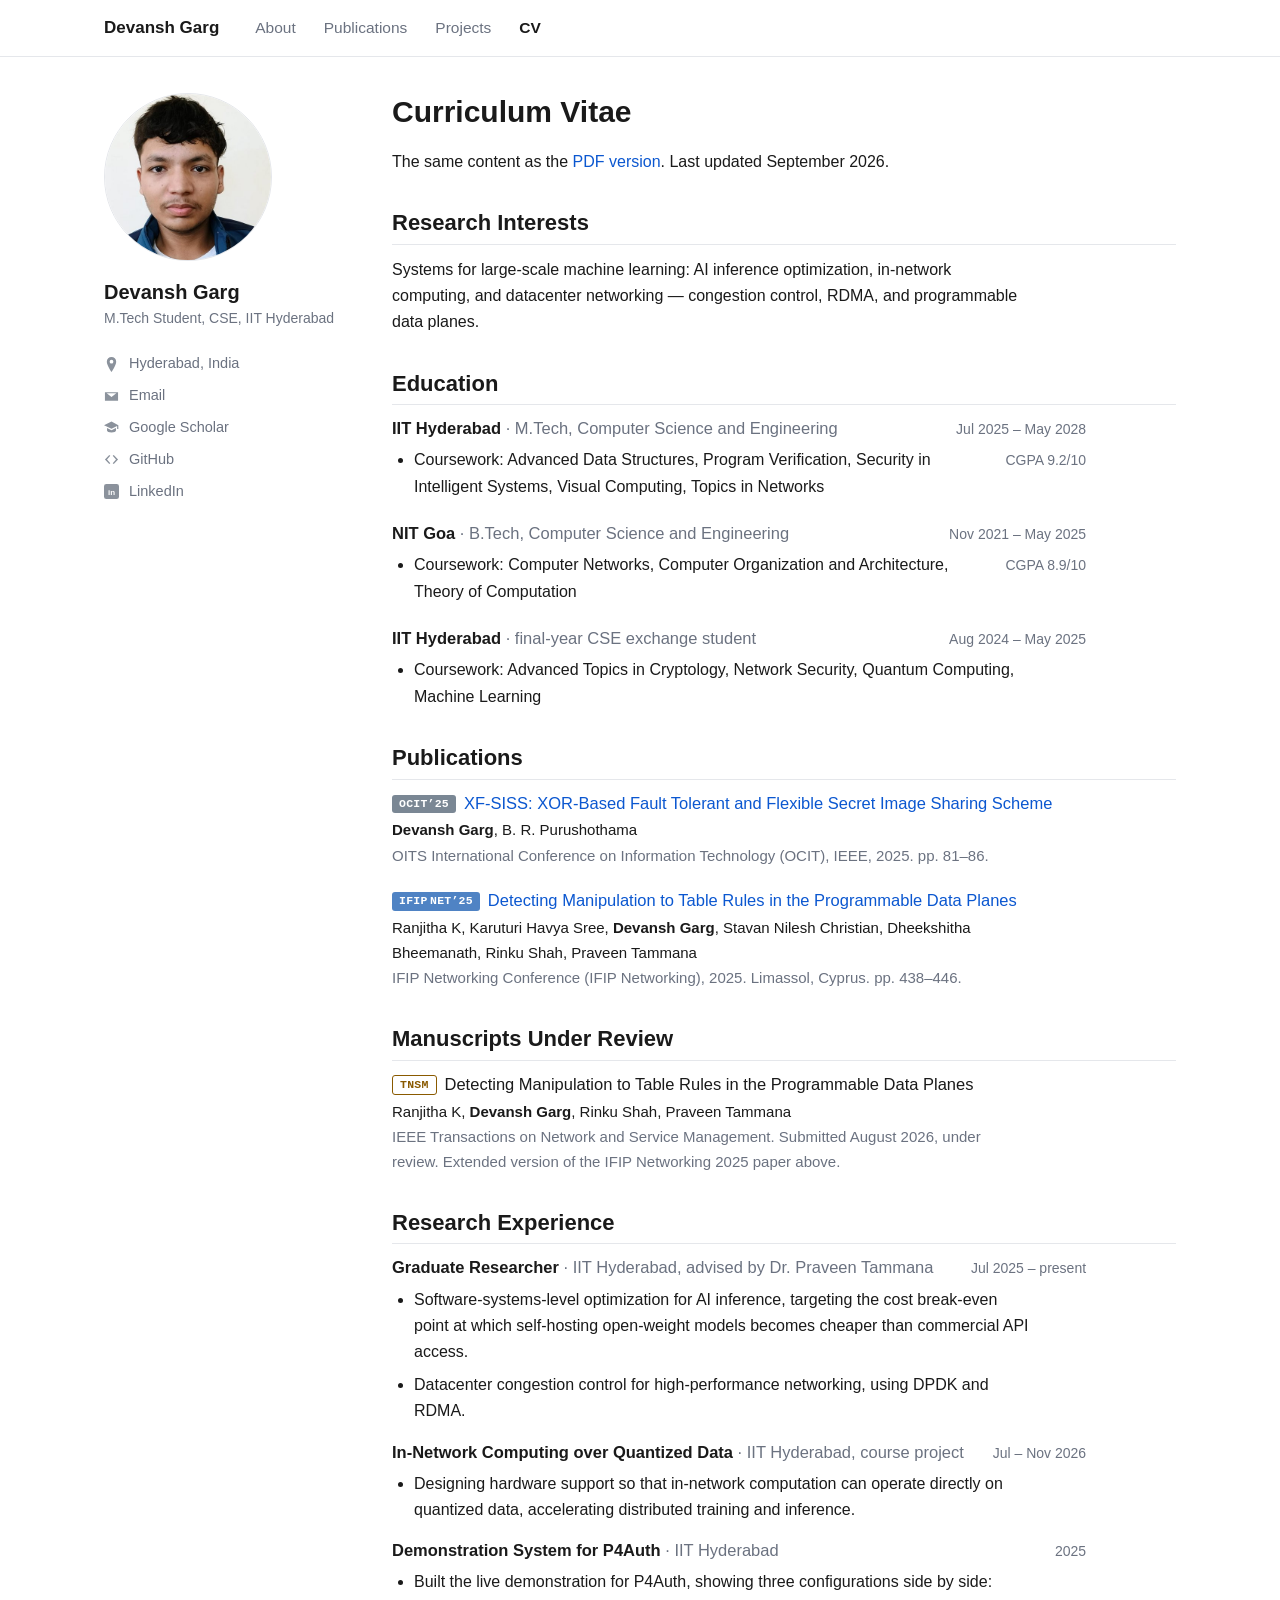
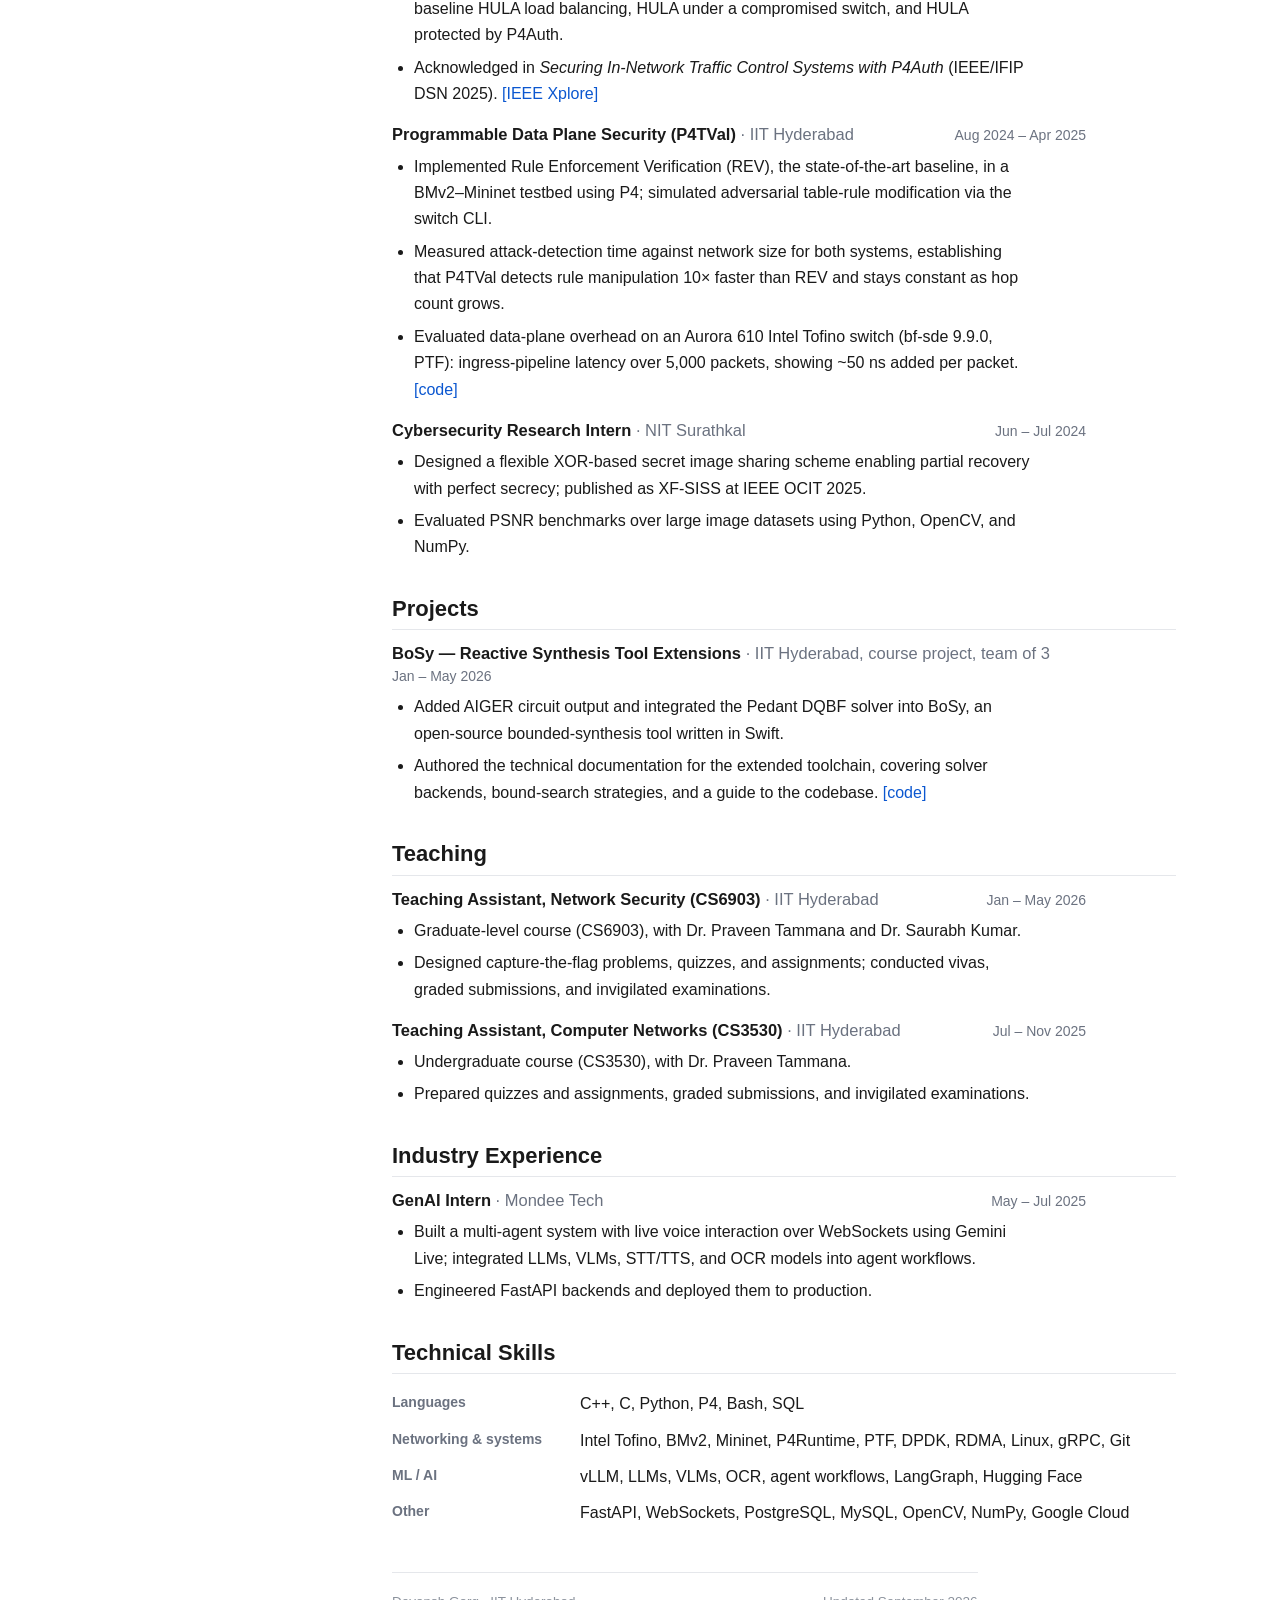
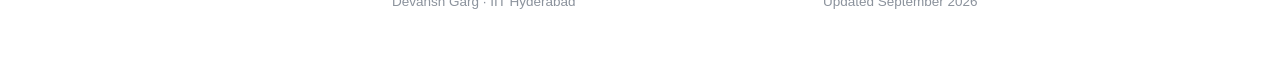
==== cv/index.html @ cb442c2f "Personal research site About, publications with per-paper pages, projects, and CV. Plain HTML and on" ====
<!doctype html>
<html lang="en">
<head>
<meta charset="utf-8">
<meta name="viewport" content="width=device-width, initial-scale=1">
<title>CV — Devansh Garg</title>
<meta name="description" content="Curriculum vitae of Devansh Garg, M.Tech student in Computer Science at IIT Hyderabad.">
<link rel="canonical" href="https://garg-tech.github.io/cv/">
<link rel="icon" href="/assets/favicon.svg" type="image/svg+xml">
<link rel="stylesheet" href="/assets/style.css">
<script data-goatcounter="https://garg-tech.goatcounter.com/count" async src="https://gc.zgo.at/count.js"></script>
</head>
<body>
<a class="skip" href="#main">Skip to content</a>

<div class="topbar">
  <div class="bar-inner">
    <a class="brand" href="/">Devansh Garg</a>
    <nav aria-label="Site">
      <a href="/">About</a>
      <a href="/publications/">Publications</a>
      <a href="/projects/">Projects</a>
      <a href="/cv/" aria-current="page">CV</a>
    </nav>
  </div>
</div>

<div class="page">
  <aside class="side">
    <img class="avatar" src="/assets/img/headshot.jpg" alt="Photo of Devansh Garg" width="168" height="168">
    <h2>Devansh Garg</h2>
    <p class="role">M.Tech Student, CSE, IIT Hyderabad</p>
    <ul>
      <li><svg viewBox="0 0 16 16" aria-hidden="true"><path d="M8 0a5 5 0 0 0-5 5c0 3.6 5 11 5 11s5-7.4 5-11a5 5 0 0 0-5-5Zm0 7a2 2 0 1 1 0-4 2 2 0 0 1 0 4Z"/></svg><span>Hyderabad, India</span></li>
      <li><svg viewBox="0 0 16 16" aria-hidden="true"><path d="M1 3.5h14v9H1v-9Zm1.9 1L8 8.4l5.1-3.9H2.9Z"/></svg><a href="&#109;&#97;&#105;&#108;&#116;&#111;&#58;&#99;&#115;&#50;&#53;&#109;&#116;&#101;&#99;&#104;&#49;&#50;&#48;&#50;&#50;&#64;&#105;&#105;&#116;&#104;&#46;&#97;&#99;&#46;&#105;&#110;">Email</a></li>
      <li><svg viewBox="0 0 16 16" aria-hidden="true"><path d="M8 1.6 0 5.5l8 3.9 6-2.9v3.1h1.3V5.5L8 1.6ZM3.2 8.6v2.6c0 1.2 2.1 2.1 4.8 2.1s4.8-.9 4.8-2.1V8.6L8 11 3.2 8.6Z"/></svg><a href="https://scholar.google.com/citations?user=S8D1MAkAAAAJ" target="_blank" rel="noopener">Google Scholar</a></li>
      <li><svg viewBox="0 0 16 16" aria-hidden="true"><path d="M5.6 3.1 1 8l4.6 4.9 1.1-1L3.2 8l3.5-3.9-1.1-1Zm4.8 0-1.1 1L12.8 8l-3.5 3.9 1.1 1L15 8l-4.6-4.9Z"/></svg><a href="https://github.com/garg-tech" target="_blank" rel="noopener">GitHub</a></li>
      <li><svg viewBox="0 0 16 16" aria-hidden="true"><rect width="16" height="16" rx="2.5"/><text x="8" y="11.6" text-anchor="middle" font-size="8.5" font-weight="700" fill="#fff" font-family="Helvetica,Arial,sans-serif">in</text></svg><a href="https://linkedin.com/in/garg-devansh" target="_blank" rel="noopener">LinkedIn</a></li>
    </ul>
  </aside>

  <main id="main">
    <h1>Curriculum Vitae</h1>

    <p>The same content as the <a href="/assets/Devansh_Garg_CV.pdf" target="_blank" rel="noopener">PDF version</a>. Last updated September 2026.</p>

    <h2>Research Interests</h2>
    <p>Systems for large-scale machine learning: AI inference optimization, in-network computing, and
    datacenter networking — congestion control, RDMA, and programmable data planes.</p>

    <h2>Education</h2>
    <div class="entry">
      <div class="entry-head">
        <h3>IIT Hyderabad <span>· M.Tech, Computer Science and Engineering</span></h3>
        <span class="when">Jul 2025 – May 2028</span>
      </div>
      <div class="entry-sub">
        <ul><li>Coursework: Advanced Data Structures, Program Verification, Security in Intelligent
        Systems, Visual Computing, Topics in Networks</li></ul>
        <span class="when">CGPA 9.2/10</span>
      </div>
    </div>
    <div class="entry">
      <div class="entry-head">
        <h3>NIT Goa <span>· B.Tech, Computer Science and Engineering</span></h3>
        <span class="when">Nov 2021 – May 2025</span>
      </div>
      <div class="entry-sub">
        <ul><li>Coursework: Computer Networks, Computer Organization and Architecture,
        Theory of Computation</li></ul>
        <span class="when">CGPA 8.9/10</span>
      </div>
    </div>
    <div class="entry">
      <div class="entry-head">
        <h3>IIT Hyderabad <span>· final-year CSE exchange student</span></h3>
        <span class="when">Aug 2024 – May 2025</span>
      </div>
      <ul><li>Coursework: Advanced Topics in Cryptology, Network Security, Quantum Computing,
      Machine Learning</li></ul>
    </div>

    <h2>Publications</h2>
    <div class="pub">
      <p class="pub-title"><span class="badge alt">OCIT&rsquo;25</span><a href="/publications/xf-siss/">XF-SISS: XOR-Based Fault Tolerant and Flexible Secret Image Sharing Scheme</a></p>
      <p class="authors"><strong>Devansh Garg</strong>, B. R. Purushothama</p>
      <p class="venue">OITS International Conference on Information Technology (OCIT), IEEE, 2025. pp. 81–86.</p>
    </div>
    <div class="pub">
      <p class="pub-title"><span class="badge">IFIP&#8201;NET&rsquo;25</span><a href="/publications/p4tval/">Detecting Manipulation to Table Rules in the Programmable Data Planes</a></p>
      <p class="authors">Ranjitha K, Karuturi Havya Sree, <strong>Devansh Garg</strong>, Stavan Nilesh Christian, Dheekshitha Bheemanath, Rinku Shah, Praveen Tammana</p>
      <p class="venue">IFIP Networking Conference (IFIP Networking), 2025. Limassol, Cyprus. pp. 438–446.</p>
    </div>

    <h2>Manuscripts Under Review</h2>
    <div class="pub">
      <p class="pub-title"><span class="badge review">TNSM</span>Detecting Manipulation to Table Rules in the Programmable Data Planes</p>
      <p class="authors">Ranjitha K, <strong>Devansh Garg</strong>, Rinku Shah, Praveen Tammana</p>
      <p class="venue">IEEE Transactions on Network and Service Management. Submitted August 2026,
      under review. Extended version of the IFIP Networking 2025 paper above.</p>
    </div>

    <h2>Research Experience</h2>
    <div class="entry">
      <div class="entry-head">
        <h3>Graduate Researcher <span>· IIT Hyderabad, advised by Dr. Praveen Tammana</span></h3>
        <span class="when">Jul 2025 – present</span>
      </div>
      <ul>
        <li>Software-systems-level optimization for AI inference, targeting the cost break-even point
        at which self-hosting open-weight models becomes cheaper than commercial API access.</li>
        <li>Datacenter congestion control for high-performance networking, using DPDK and RDMA.</li>
      </ul>
    </div>
    <div class="entry">
      <div class="entry-head">
        <h3>In-Network Computing over Quantized Data <span>· IIT Hyderabad, course project</span></h3>
        <span class="when">Jul – Nov 2026</span>
      </div>
      <ul>
        <li>Designing hardware support so that in-network computation can operate directly on quantized
        data, accelerating distributed training and inference.</li>
      </ul>
    </div>
    <div class="entry">
      <div class="entry-head">
        <h3>Demonstration System for P4Auth <span>· IIT Hyderabad</span></h3>
        <span class="when">2025</span>
      </div>
      <ul>
        <li>Built the live demonstration for P4Auth, showing three configurations side by side:
        baseline HULA load balancing, HULA under a compromised switch, and HULA protected by P4Auth.</li>
        <li>Acknowledged in <em>Securing In-Network Traffic Control Systems with P4Auth</em>
        (IEEE/IFIP DSN 2025). <a href="https://ieeexplore.ieee.org/document/11068833" target="_blank" rel="noopener">[IEEE Xplore]</a></li>
      </ul>
    </div>
    <div class="entry">
      <div class="entry-head">
        <h3>Programmable Data Plane Security (P4TVal) <span>· IIT Hyderabad</span></h3>
        <span class="when">Aug 2024 – Apr 2025</span>
      </div>
      <ul>
        <li>Implemented Rule Enforcement Verification (REV), the state-of-the-art baseline, in a
        BMv2–Mininet testbed using P4; simulated adversarial table-rule modification via the switch CLI.</li>
        <li>Measured attack-detection time against network size for both systems, establishing that
        P4TVal detects rule manipulation 10× faster than REV and stays constant as hop count grows.</li>
        <li>Evaluated data-plane overhead on an Aurora 610 Intel Tofino switch (bf-sde 9.9.0, PTF):
        ingress-pipeline latency over 5,000 packets, showing ~50 ns added per packet.
        <a href="https://github.com/garg-tech/p4-rev-baseline" target="_blank" rel="noopener">[code]</a></li>
      </ul>
    </div>
    <div class="entry">
      <div class="entry-head">
        <h3>Cybersecurity Research Intern <span>· NIT Surathkal</span></h3>
        <span class="when">Jun – Jul 2024</span>
      </div>
      <ul>
        <li>Designed a flexible XOR-based secret image sharing scheme enabling partial recovery with
        perfect secrecy; published as XF-SISS at IEEE OCIT 2025.</li>
        <li>Evaluated PSNR benchmarks over large image datasets using Python, OpenCV, and NumPy.</li>
      </ul>
    </div>

    <h2>Projects</h2>
    <div class="entry">
      <div class="entry-head">
        <h3>BoSy — Reactive Synthesis Tool Extensions <span>· IIT Hyderabad, course project, team of 3</span></h3>
        <span class="when">Jan – May 2026</span>
      </div>
      <ul>
        <li>Added AIGER circuit output and integrated the Pedant DQBF solver into BoSy, an open-source
        bounded-synthesis tool written in Swift.</li>
        <li>Authored the technical documentation for the extended toolchain, covering solver backends,
        bound-search strategies, and a guide to the codebase.
        <a href="https://github.com/garg-tech/BoSy-Project" target="_blank" rel="noopener">[code]</a></li>
      </ul>
    </div>

    <h2>Teaching</h2>
    <div class="entry">
      <div class="entry-head">
        <h3>Teaching Assistant, Network Security (CS6903) <span>· IIT Hyderabad</span></h3>
        <span class="when">Jan – May 2026</span>
      </div>
      <ul>
        <li>Graduate-level course (CS6903), with Dr. Praveen Tammana and Dr. Saurabh Kumar.</li>
        <li>Designed capture-the-flag problems, quizzes, and assignments; conducted vivas, graded
        submissions, and invigilated examinations.</li>
      </ul>
    </div>
    <div class="entry">
      <div class="entry-head">
        <h3>Teaching Assistant, Computer Networks (CS3530) <span>· IIT Hyderabad</span></h3>
        <span class="when">Jul – Nov 2025</span>
      </div>
      <ul>
        <li>Undergraduate course (CS3530), with Dr. Praveen Tammana.</li>
        <li>Prepared quizzes and assignments, graded submissions, and invigilated examinations.</li>
      </ul>
    </div>

    <h2>Industry Experience</h2>
    <div class="entry">
      <div class="entry-head">
        <h3>GenAI Intern <span>· Mondee Tech</span></h3>
        <span class="when">May – Jul 2025</span>
      </div>
      <ul>
        <li>Built a multi-agent system with live voice interaction over WebSockets using Gemini Live;
        integrated LLMs, VLMs, STT/TTS, and OCR models into agent workflows.</li>
        <li>Engineered FastAPI backends and deployed them to production.</li>
      </ul>
    </div>

    <h2>Technical Skills</h2>
    <dl class="skills">
      <div><dt>Languages</dt><dd>C++, C, Python, P4, Bash, SQL</dd></div>
      <div><dt>Networking &amp; systems</dt><dd>Intel Tofino, BMv2, Mininet, P4Runtime, PTF, DPDK, RDMA, Linux, gRPC, Git</dd></div>
      <div><dt>ML / AI</dt><dd>vLLM, LLMs, VLMs, OCR, agent workflows, LangGraph, Hugging Face</dd></div>
      <div><dt>Other</dt><dd>FastAPI, WebSockets, PostgreSQL, MySQL, OpenCV, NumPy, Google Cloud</dd></div>
    </dl>

    <div class="footer">
      <span>Devansh Garg · IIT Hyderabad</span>
      <span>Updated September 2026</span>
    </div>
  </main>
</div>
</body>
</html>
---- assets/style.css ----
/* Devansh Garg — personal research site. Light only, system sans, sidebar + content. */

:root {
  color-scheme: light;
  --bg: #ffffff;
  --ink: #1a1a1a;
  --mute: #6b7280;
  --faint: #8b929c;
  --rule: #e5e7eb;
  --link: #0b57d0;
  --link-hover: #093f97;
  --badge: #4f83c4;
  --badge-alt: #7a8794;
  --amber: #8a5a00;
  --sans: -apple-system, BlinkMacSystemFont, "Segoe UI", Roboto, "Helvetica Neue", Arial, "Noto Sans", sans-serif;
  --mono: ui-monospace, SFMono-Regular, Menlo, Consolas, "Liberation Mono", monospace;
}

*, *::before, *::after { box-sizing: border-box; }

html { -webkit-text-size-adjust: 100%; }

body {
  margin: 0;
  background: var(--bg);
  color: var(--ink);
  font-family: var(--sans);
  font-size: 16px;
  line-height: 1.65;
  -webkit-font-smoothing: antialiased;
}

img { max-width: 100%; display: block; }

a { color: var(--link); text-decoration: none; }
a:hover { color: var(--link-hover); text-decoration: underline; }
a:focus-visible { outline: 2px solid var(--link); outline-offset: 2px; border-radius: 2px; }

.skip { position: absolute; left: -9999px; top: 0; background: #fff; color: var(--ink); padding: 8px 12px; border: 1px solid var(--rule); }
.skip:focus { left: 12px; top: 12px; z-index: 20; }

/* ---------- top bar ---------- */

.topbar { border-bottom: 1px solid var(--rule); background: var(--bg); }
.bar-inner {
  max-width: 1120px;
  margin: 0 auto;
  padding: 14px 24px;
  display: flex;
  align-items: baseline;
  flex-wrap: wrap;
  gap: 8px 36px;
}
.brand { font-size: 17px; font-weight: 700; color: var(--ink); }
.brand:hover { color: var(--ink); text-decoration: none; }
.topbar nav { display: flex; flex-wrap: wrap; gap: 8px 28px; }
.topbar nav a { color: var(--mute); font-size: 15.5px; }
.topbar nav a:hover { color: var(--link); text-decoration: none; }
.topbar nav a[aria-current="page"] { color: var(--ink); font-weight: 600; }

/* ---------- page shell ---------- */

.page {
  max-width: 1120px;
  margin: 0 auto;
  padding: 36px 24px 64px;
  display: grid;
  grid-template-columns: 1fr;
  gap: 32px;
}
@media (min-width: 880px) {
  .page { grid-template-columns: 232px 1fr; gap: 56px; }
}

/* ---------- sidebar ---------- */

.side { align-self: start; }
@media (min-width: 880px) { .side { position: sticky; top: 28px; } }

.side .avatar {
  width: 168px; height: 168px;
  border-radius: 50%;
  object-fit: cover;
  border: 1px solid var(--rule);
}
.side h2 { margin: 18px 0 2px; font-size: 20px; font-weight: 700; line-height: 1.3; }
.side .role { margin: 0; font-size: 14px; color: var(--mute); }

.side ul { list-style: none; margin: 18px 0 0; padding: 0; }
.side li { display: flex; align-items: center; gap: 10px; padding: 4px 0; font-size: 14.5px; color: var(--mute); }
.side li svg { width: 15px; height: 15px; flex: 0 0 15px; fill: var(--faint); }
.side li a { color: var(--mute); }
.side li a:hover { color: var(--link); text-decoration: none; }

@media (max-width: 879px) {
  .side { display: grid; grid-template-columns: auto 1fr; gap: 4px 20px; align-items: start; }
  .side .avatar { width: 108px; height: 108px; grid-row: span 3; }
  .side h2 { margin-top: 0; }
  .side ul { margin-top: 8px; }
}

/* ---------- main content ---------- */

main { min-width: 0; }
main h1 { margin: 0 0 18px; font-size: 30px; font-weight: 700; line-height: 1.25; }
main h2 {
  margin: 34px 0 12px;
  font-size: 22px;
  font-weight: 700;
  line-height: 1.3;
  padding-bottom: 6px;
  border-bottom: 1px solid var(--rule);
}
main h3 { margin: 22px 0 6px; font-size: 17px; font-weight: 600; line-height: 1.4; }
main p { margin: 0 0 14px; max-width: 72ch; }
main ul { margin: 0 0 14px; padding-left: 22px; max-width: 72ch; }
main li { margin-bottom: 6px; }
main > :first-child { margin-top: 0; }

.lead { color: var(--mute); }
.muted { color: var(--mute); }
.small { font-size: 14px; }

.seeking {
  margin: 0 0 18px;
  padding: 10px 14px;
  border-left: 3px solid var(--badge);
  background: #f4f8fc;
  font-size: 15px;
  max-width: 72ch;
}

/* ---------- publications ---------- */

.year { margin: 28px 0 10px; font-size: 16px; font-weight: 700; }
.pub { margin-bottom: 20px; max-width: 78ch; }
.pub-title { margin: 0; font-size: 16.5px; font-weight: 400; line-height: 1.45; }
.badge {
  display: inline-block;
  margin-right: 8px;
  padding: 1px 7px;
  border-radius: 3px;
  background: var(--badge);
  color: #fff;
  font-family: var(--mono);
  font-size: 11.5px;
  font-weight: 600;
  letter-spacing: 0.02em;
  vertical-align: 2px;
  white-space: nowrap;
}
.badge.alt { background: var(--badge-alt); }
.badge.review { background: #fff; color: var(--amber); border: 1px solid var(--amber); }
.pub .authors { margin: 3px 0 0; font-size: 15px; }
.pub .authors strong { font-weight: 700; color: var(--ink); white-space: nowrap; }
.pub .venue { margin: 1px 0 0; font-size: 15px; color: var(--mute); }
.pub .links { margin: 3px 0 0; font-size: 14px; }
.links a { margin-right: 20px; }
.links a:last-child { margin-right: 0; }

/* ---------- projects ---------- */

.proj { padding-bottom: 18px; margin-bottom: 18px; border-bottom: 1px solid var(--rule); max-width: 78ch; }
.proj:last-child { border-bottom: 0; }
.proj h3 { margin-top: 0; }
.proj .meta { margin: 2px 0 8px; font-size: 14px; color: var(--mute); }
.proj .tags { margin: 8px 0 0; font-size: 13.5px; color: var(--faint); }
.proj .links { font-size: 14px; margin: 8px 0 0; }
.proj .links a { margin-right: 14px; }

/* ---------- cv ---------- */

.entry { margin-bottom: 16px; max-width: 78ch; }
.entry-head { display: flex; flex-wrap: wrap; justify-content: space-between; gap: 0 18px; align-items: baseline; }
.entry-head h3 { margin: 0; font-size: 16.5px; font-weight: 600; }
.entry-head h3 span { font-weight: 400; color: var(--mute); }
.when { font-size: 14px; color: var(--mute); white-space: nowrap; }
.entry ul { margin: 6px 0 0; }
.entry p { margin: 4px 0 0; }
.entry-sub { display: flex; justify-content: space-between; align-items: baseline; gap: 0 18px; }
.entry-sub ul { flex: 1; }
.entry-sub .when { padding-top: 6px; }

dl.skills { margin: 0; }
dl.skills > div { display: grid; grid-template-columns: 1fr; gap: 0 18px; padding: 5px 0; }
dl.skills dt { font-size: 14px; color: var(--mute); font-weight: 600; }
dl.skills dd { margin: 0; }
@media (min-width: 620px) { dl.skills > div { grid-template-columns: 170px 1fr; } }

/* ---------- misc ---------- */

pre {
  margin: 0 0 14px;
  padding: 12px 14px;
  background: #f8f9fa;
  border: 1px solid var(--rule);
  border-radius: 3px;
  font-family: var(--mono);
  font-size: 13px;
  line-height: 1.55;
  overflow-x: auto;
  max-width: 78ch;
}
.notice {
  font-size: 13.5px;
  line-height: 1.6;
  color: var(--mute);
  padding: 12px 14px;
  border: 1px solid var(--rule);
  border-radius: 3px;
  background: #fafbfc;
  max-width: 78ch;
}
.footer {
  border-top: 1px solid var(--rule);
  margin-top: 40px;
  padding-top: 18px;
  font-size: 13.5px;
  color: var(--faint);
  display: flex;
  flex-wrap: wrap;
  justify-content: space-between;
  gap: 6px 24px;
  max-width: 78ch;
}

@media (prefers-reduced-motion: reduce) { * { transition: none !important; animation: none !important; } }

@media print {
  .topbar nav, .skip, .footer, .side ul { display: none; }
  a { color: #000; }
}
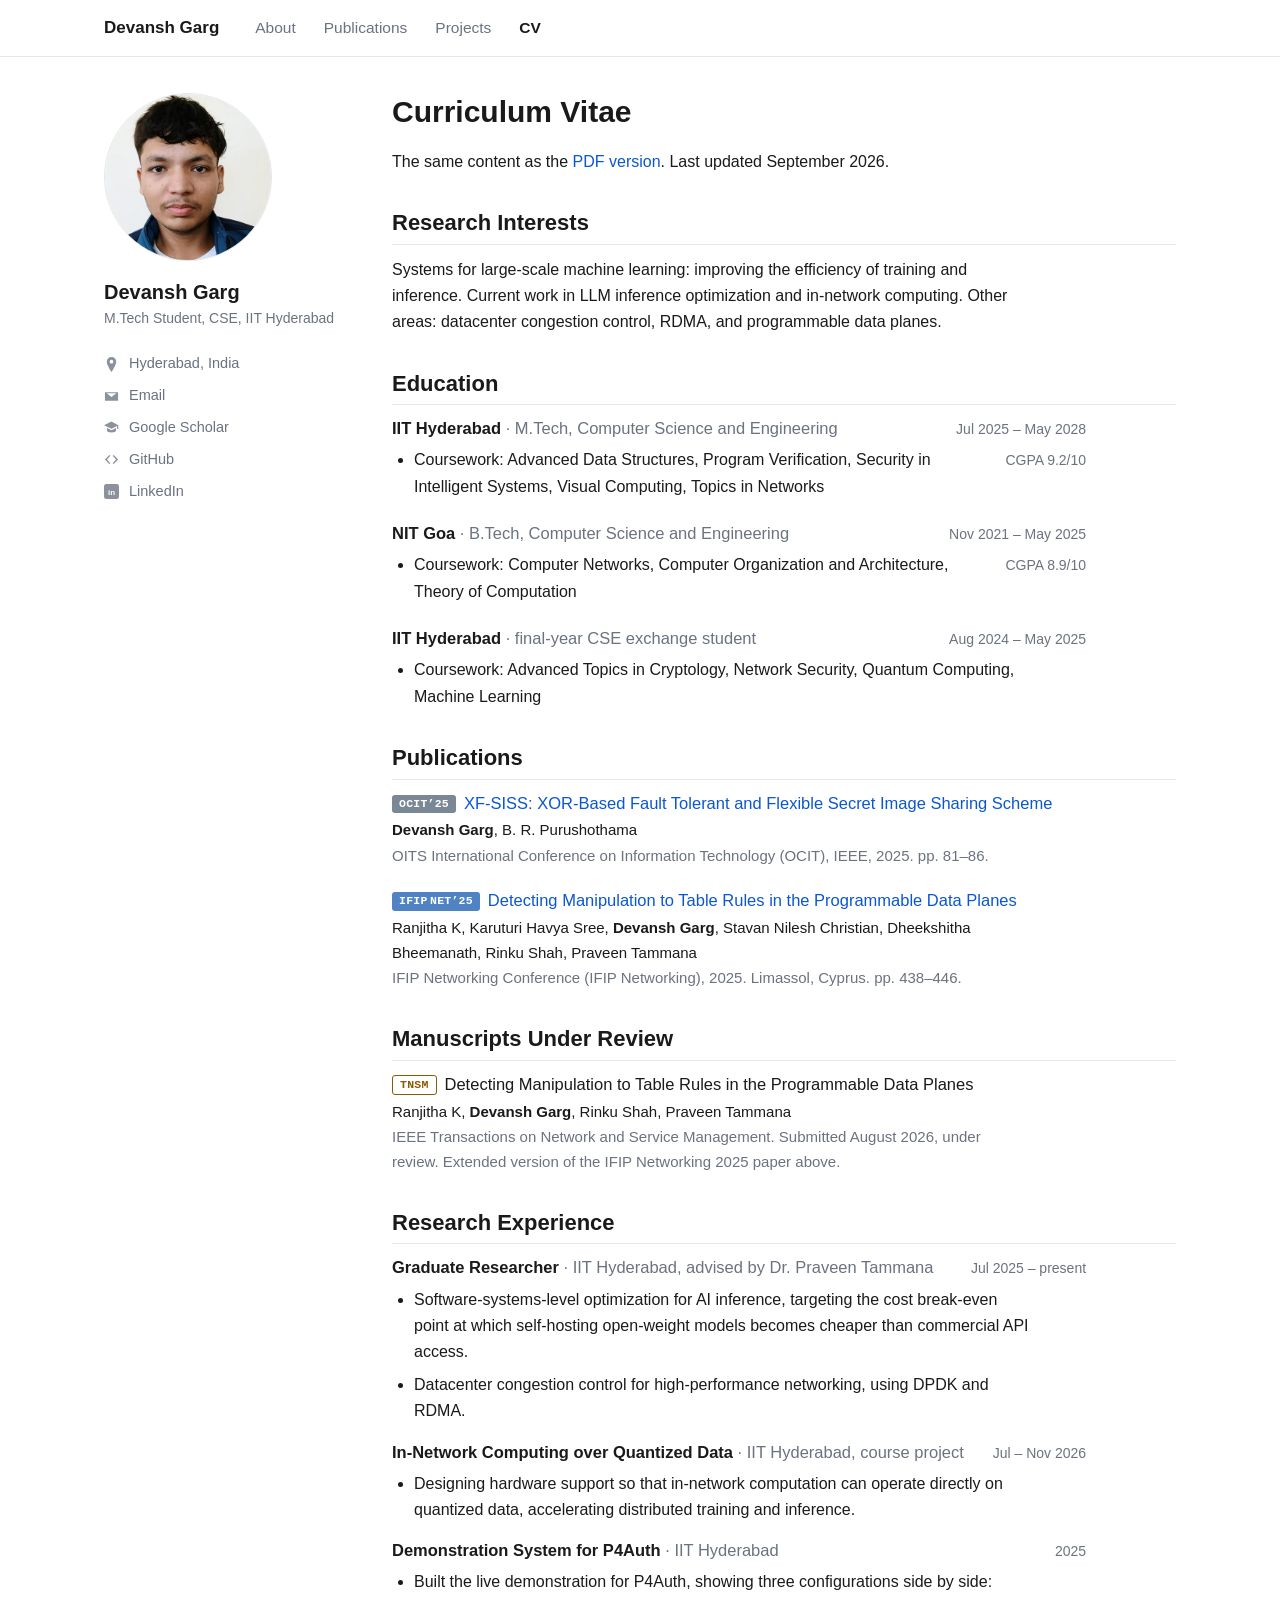
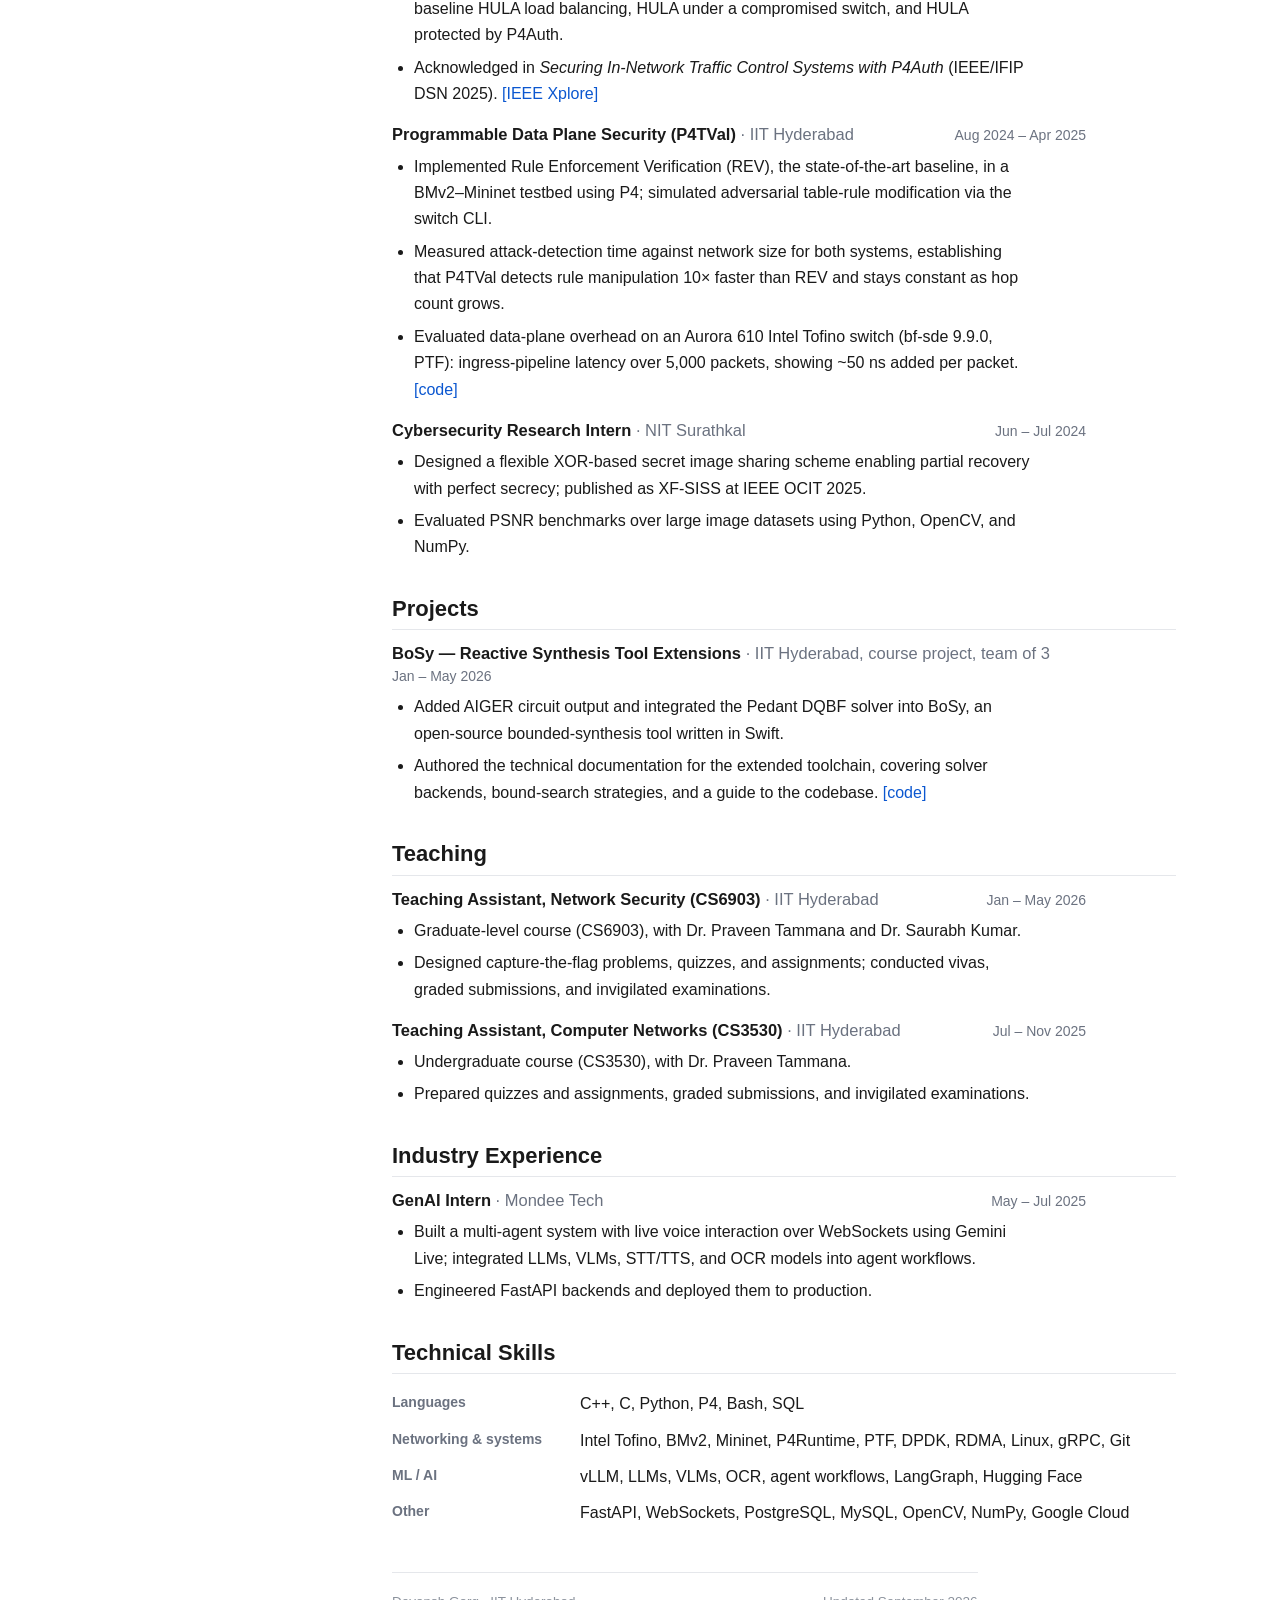
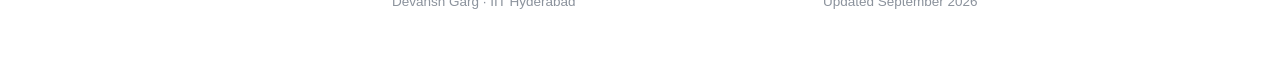
==== commit f8bb0714: "Widen research interests to training and inference Research interests now lead with improving the ef" ====
--- a/cv/index.html
+++ b/cv/index.html
@@ -45,8 +45,9 @@
     <p>The same content as the <a href="/assets/Devansh_Garg_CV.pdf" target="_blank" rel="noopener">PDF version</a>. Last updated September 2026.</p>
 
     <h2>Research Interests</h2>
-    <p>Systems for large-scale machine learning: AI inference optimization, in-network computing, and
-    datacenter networking — congestion control, RDMA, and programmable data planes.</p>
+    <p>Systems for large-scale machine learning: improving the efficiency of training and inference.
+    Current work in LLM inference optimization and in-network computing. Other areas: datacenter
+    congestion control, RDMA, and programmable data planes.</p>
 
     <h2>Education</h2>
     <div class="entry">
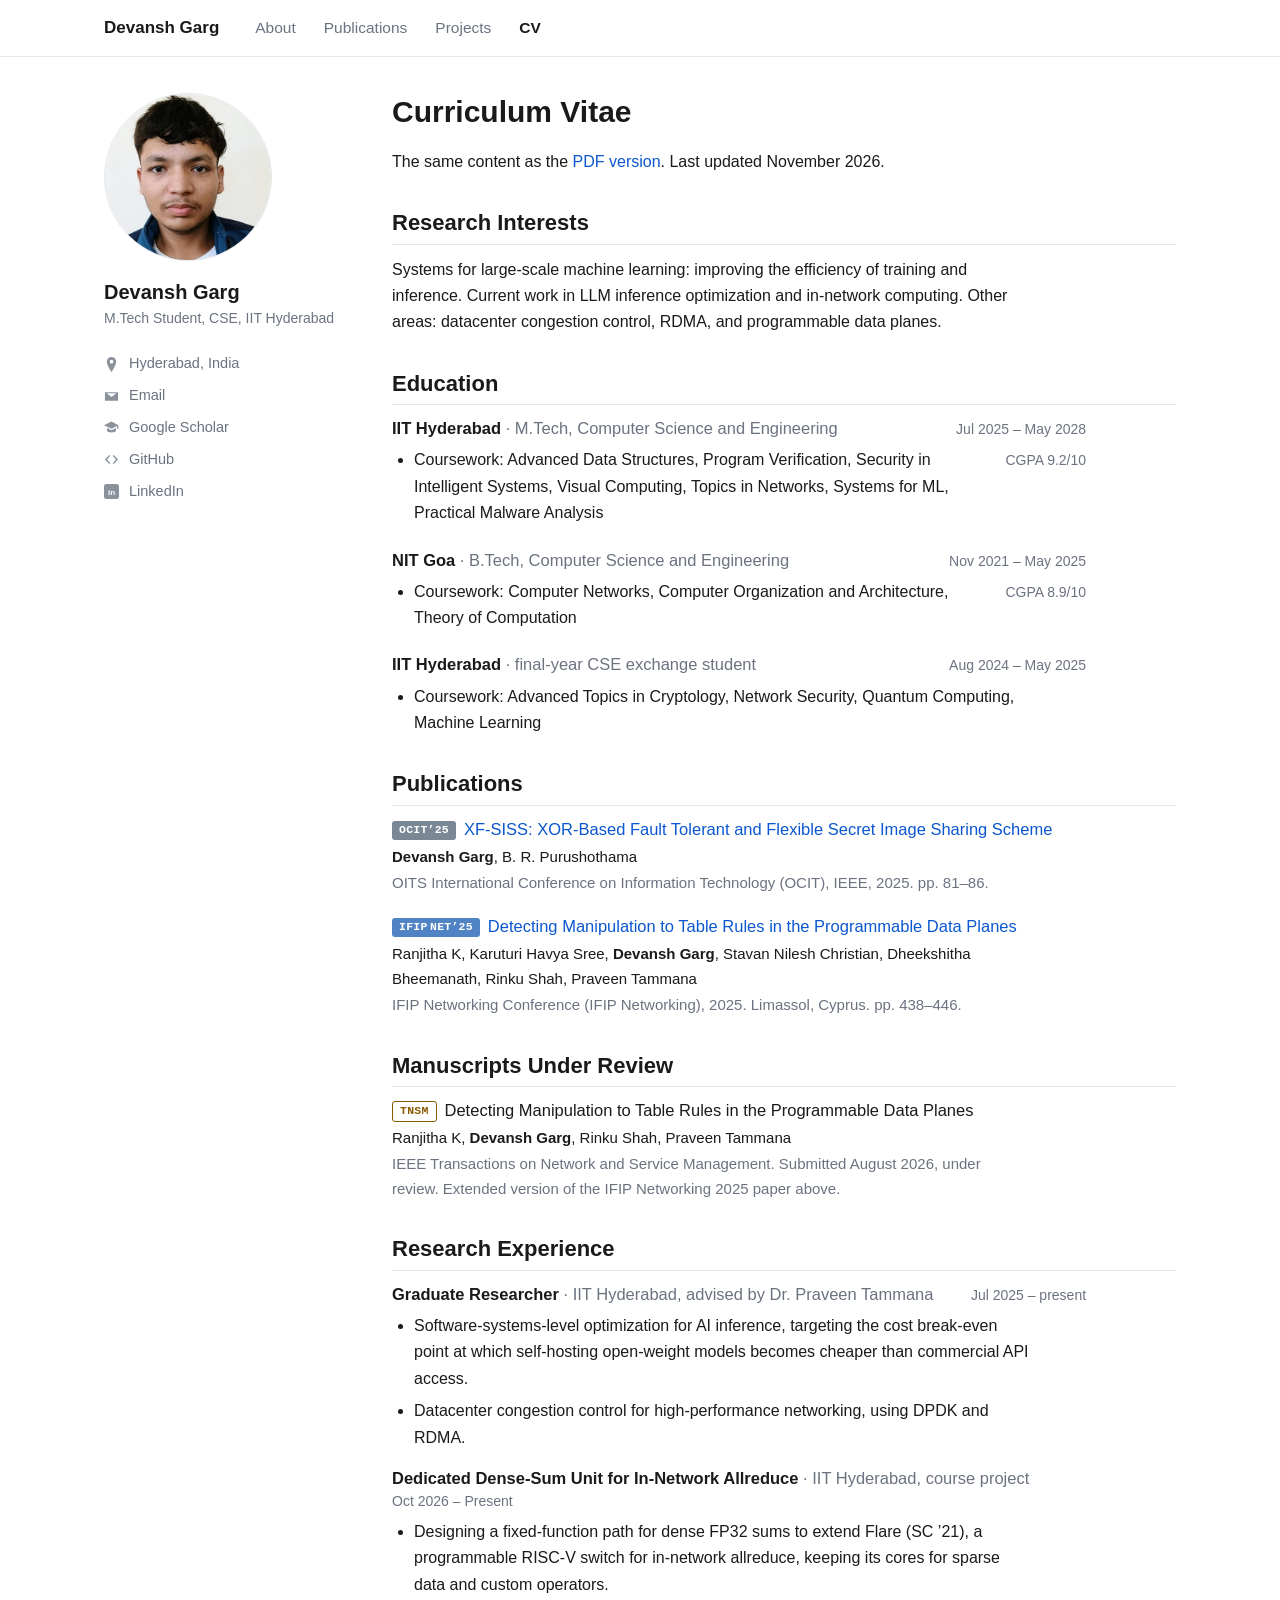
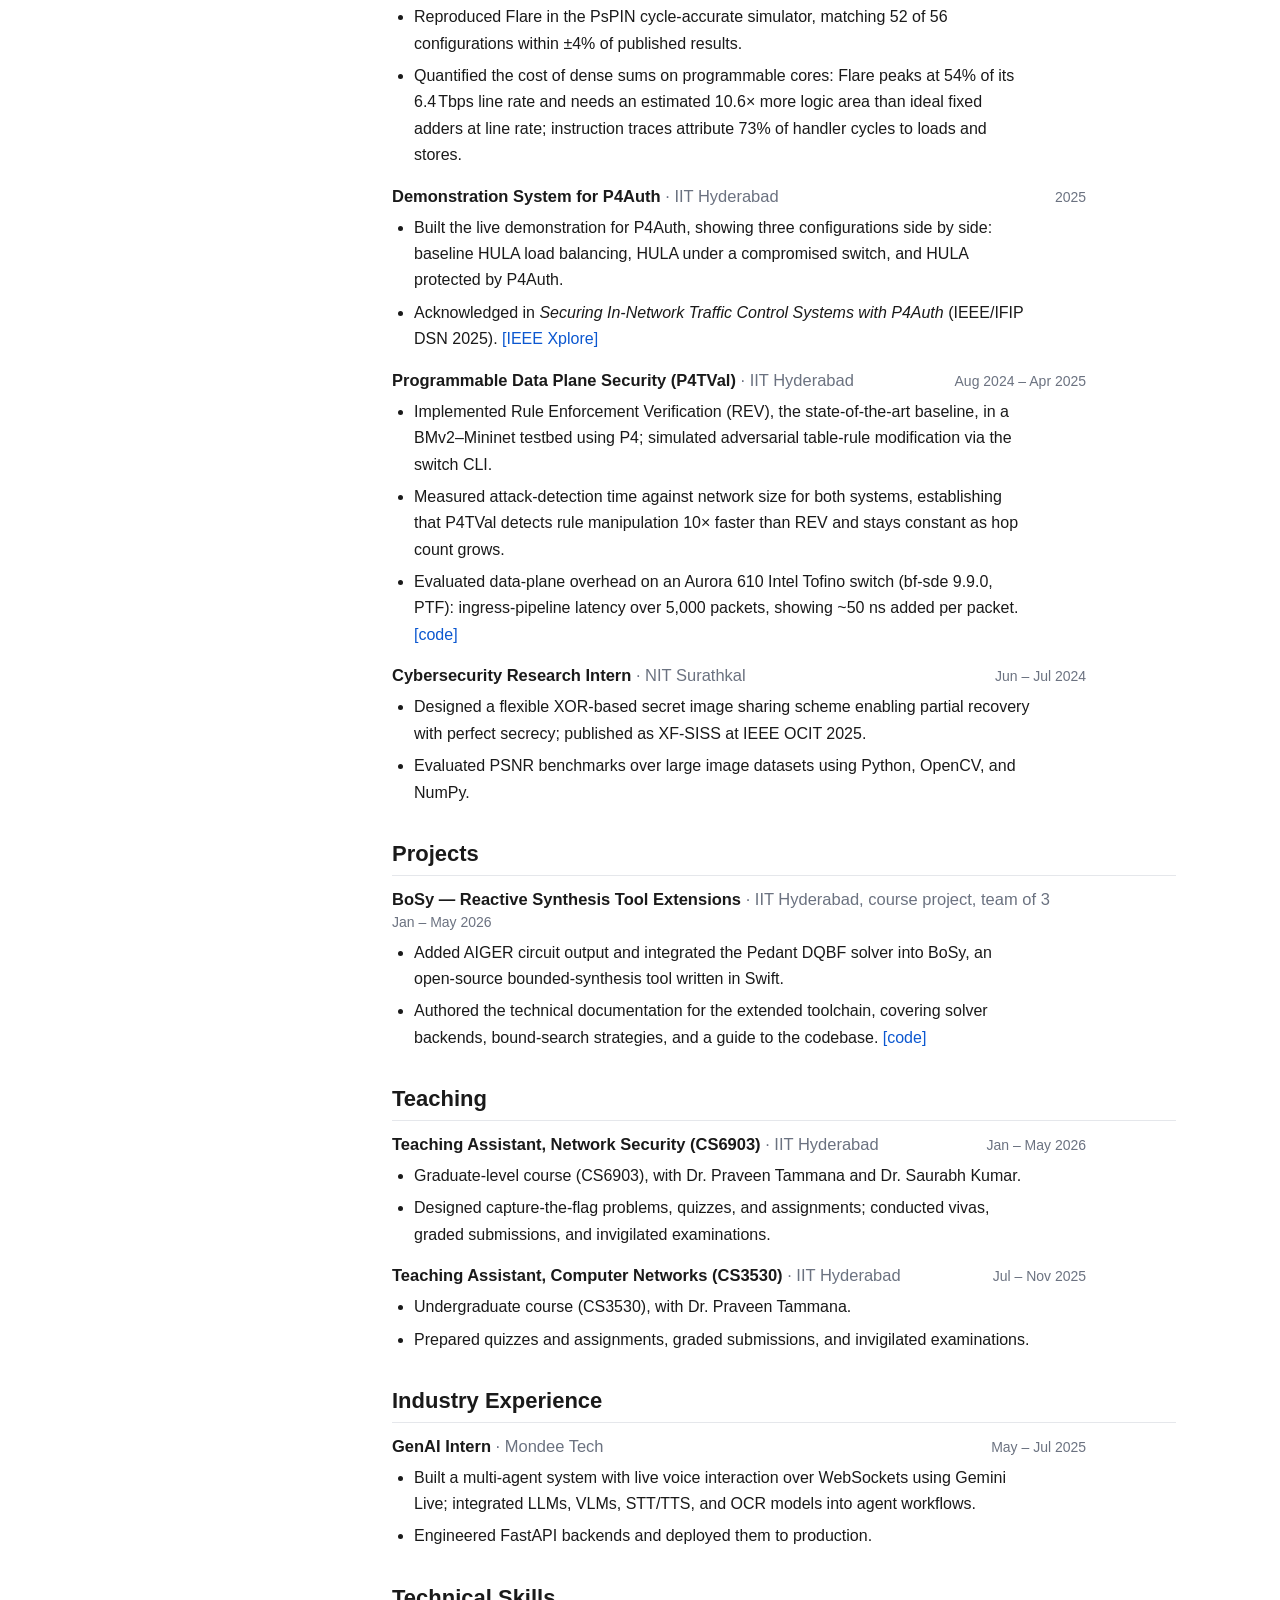
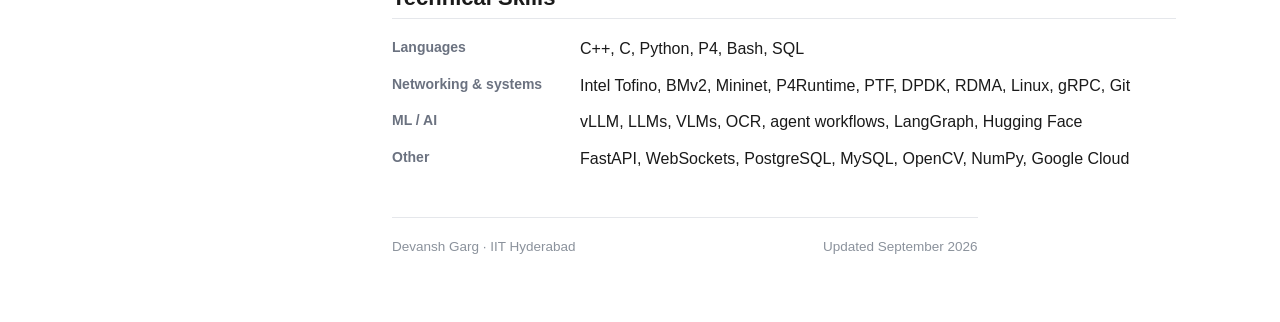
==== commit 94cc79cb: "Updated course project" ====
--- a/cv/index.html
+++ b/cv/index.html
@@ -42,7 +42,7 @@
   <main id="main">
     <h1>Curriculum Vitae</h1>
 
-    <p>The same content as the <a href="/assets/Devansh_Garg_CV.pdf" target="_blank" rel="noopener">PDF version</a>. Last updated September 2026.</p>
+    <p>The same content as the <a href="/assets/Devansh_Garg_CV.pdf" target="_blank" rel="noopener">PDF version</a>. Last updated November 2026.</p>
 
     <h2>Research Interests</h2>
     <p>Systems for large-scale machine learning: improving the efficiency of training and inference.
@@ -57,7 +57,8 @@
       </div>
       <div class="entry-sub">
         <ul><li>Coursework: Advanced Data Structures, Program Verification, Security in Intelligent
-        Systems, Visual Computing, Topics in Networks</li></ul>
+        Systems, Visual Computing, Topics in Networks, Systems for ML, Practical Malware
+        Analysis</li></ul>
         <span class="when">CGPA 9.2/10</span>
       </div>
     </div>
@@ -115,12 +116,17 @@
     </div>
     <div class="entry">
       <div class="entry-head">
-        <h3>In-Network Computing over Quantized Data <span>· IIT Hyderabad, course project</span></h3>
-        <span class="when">Jul – Nov 2026</span>
-      </div>
-      <ul>
-        <li>Designing hardware support so that in-network computation can operate directly on quantized
-        data, accelerating distributed training and inference.</li>
+        <h3>Dedicated Dense-Sum Unit for In-Network Allreduce <span>· IIT Hyderabad, course project</span></h3>
+        <span class="when">Oct 2026 – Present</span>
+      </div>
+      <ul>
+        <li>Designing a fixed-function path for dense FP32 sums to extend Flare (SC ’21), a programmable
+        RISC-V switch for in-network allreduce, keeping its cores for sparse data and custom operators.</li>
+        <li>Reproduced Flare in the PsPIN cycle-accurate simulator, matching 52 of 56 configurations
+        within ±4% of published results.</li>
+        <li>Quantified the cost of dense sums on programmable cores: Flare peaks at 54% of its
+        6.4 Tbps line rate and needs an estimated 10.6× more logic area than ideal fixed adders at line
+        rate; instruction traces attribute 73% of handler cycles to loads and stores.</li>
       </ul>
     </div>
     <div class="entry">
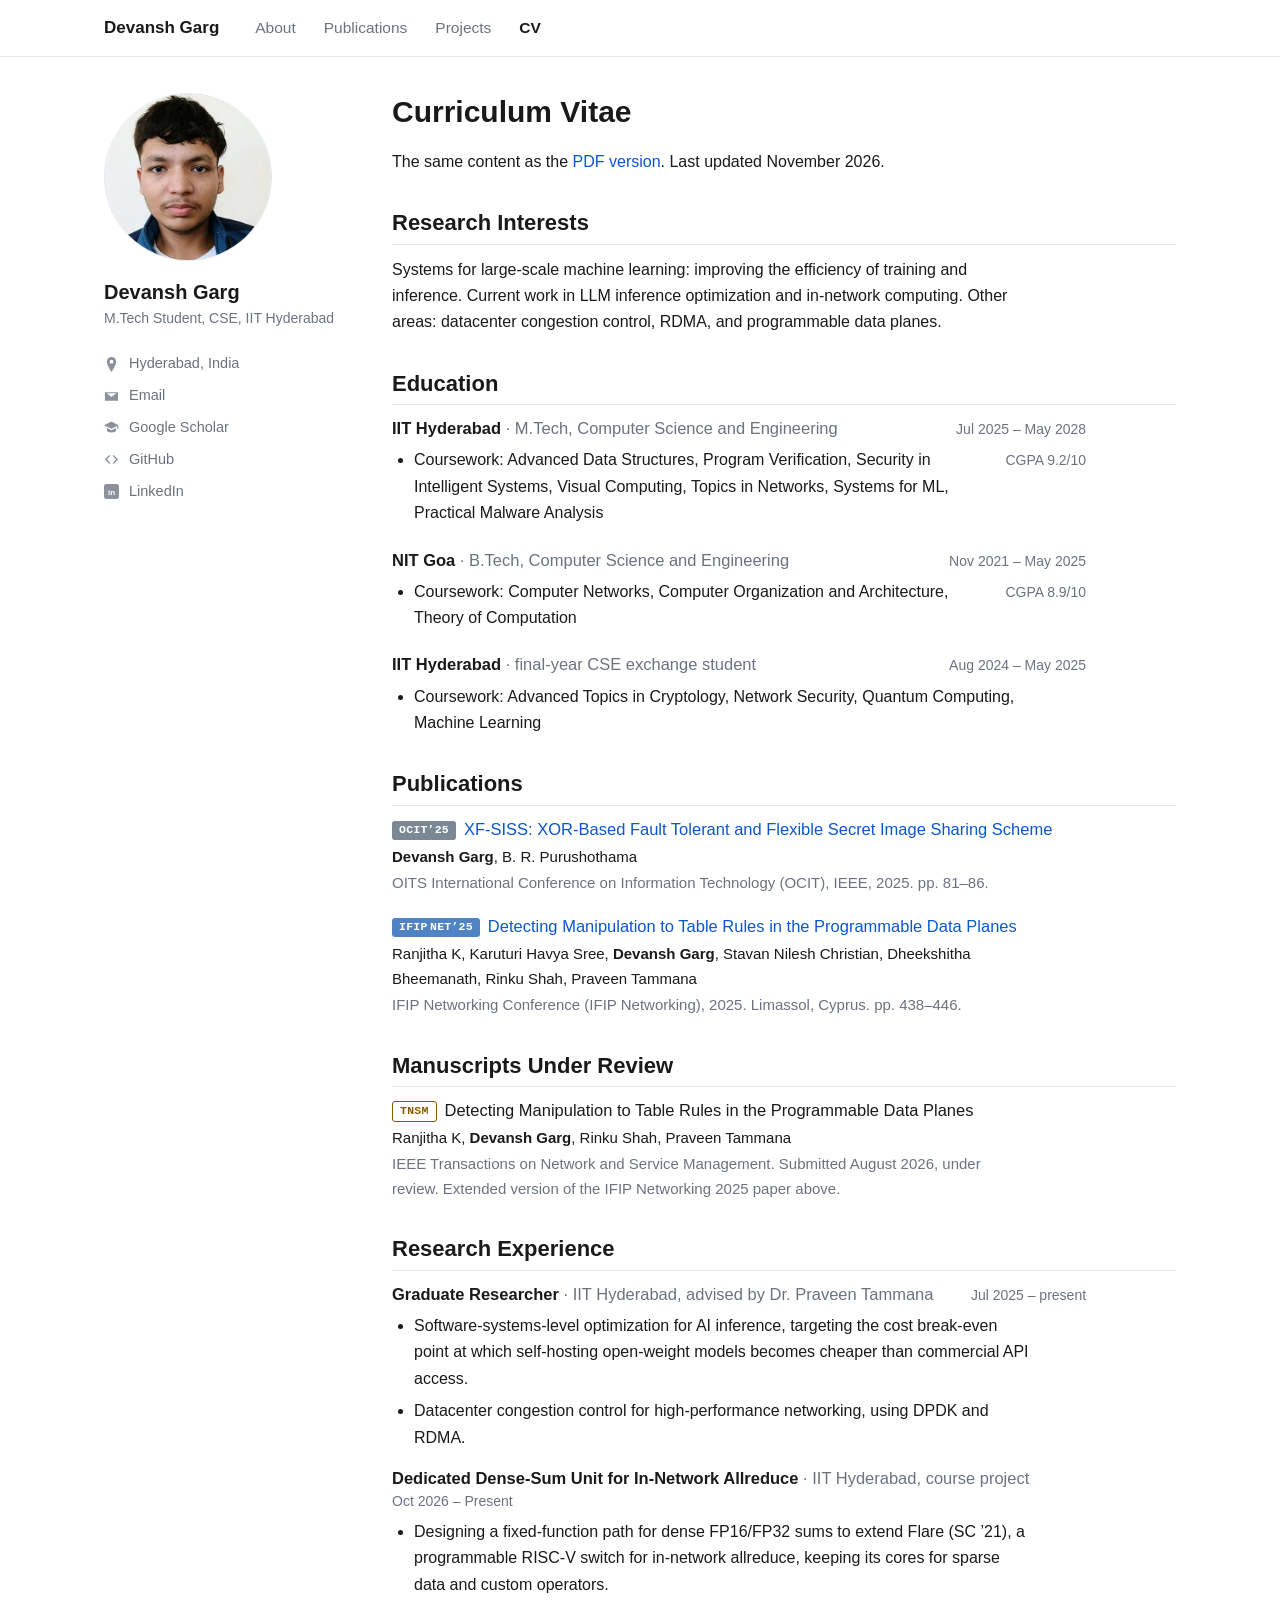
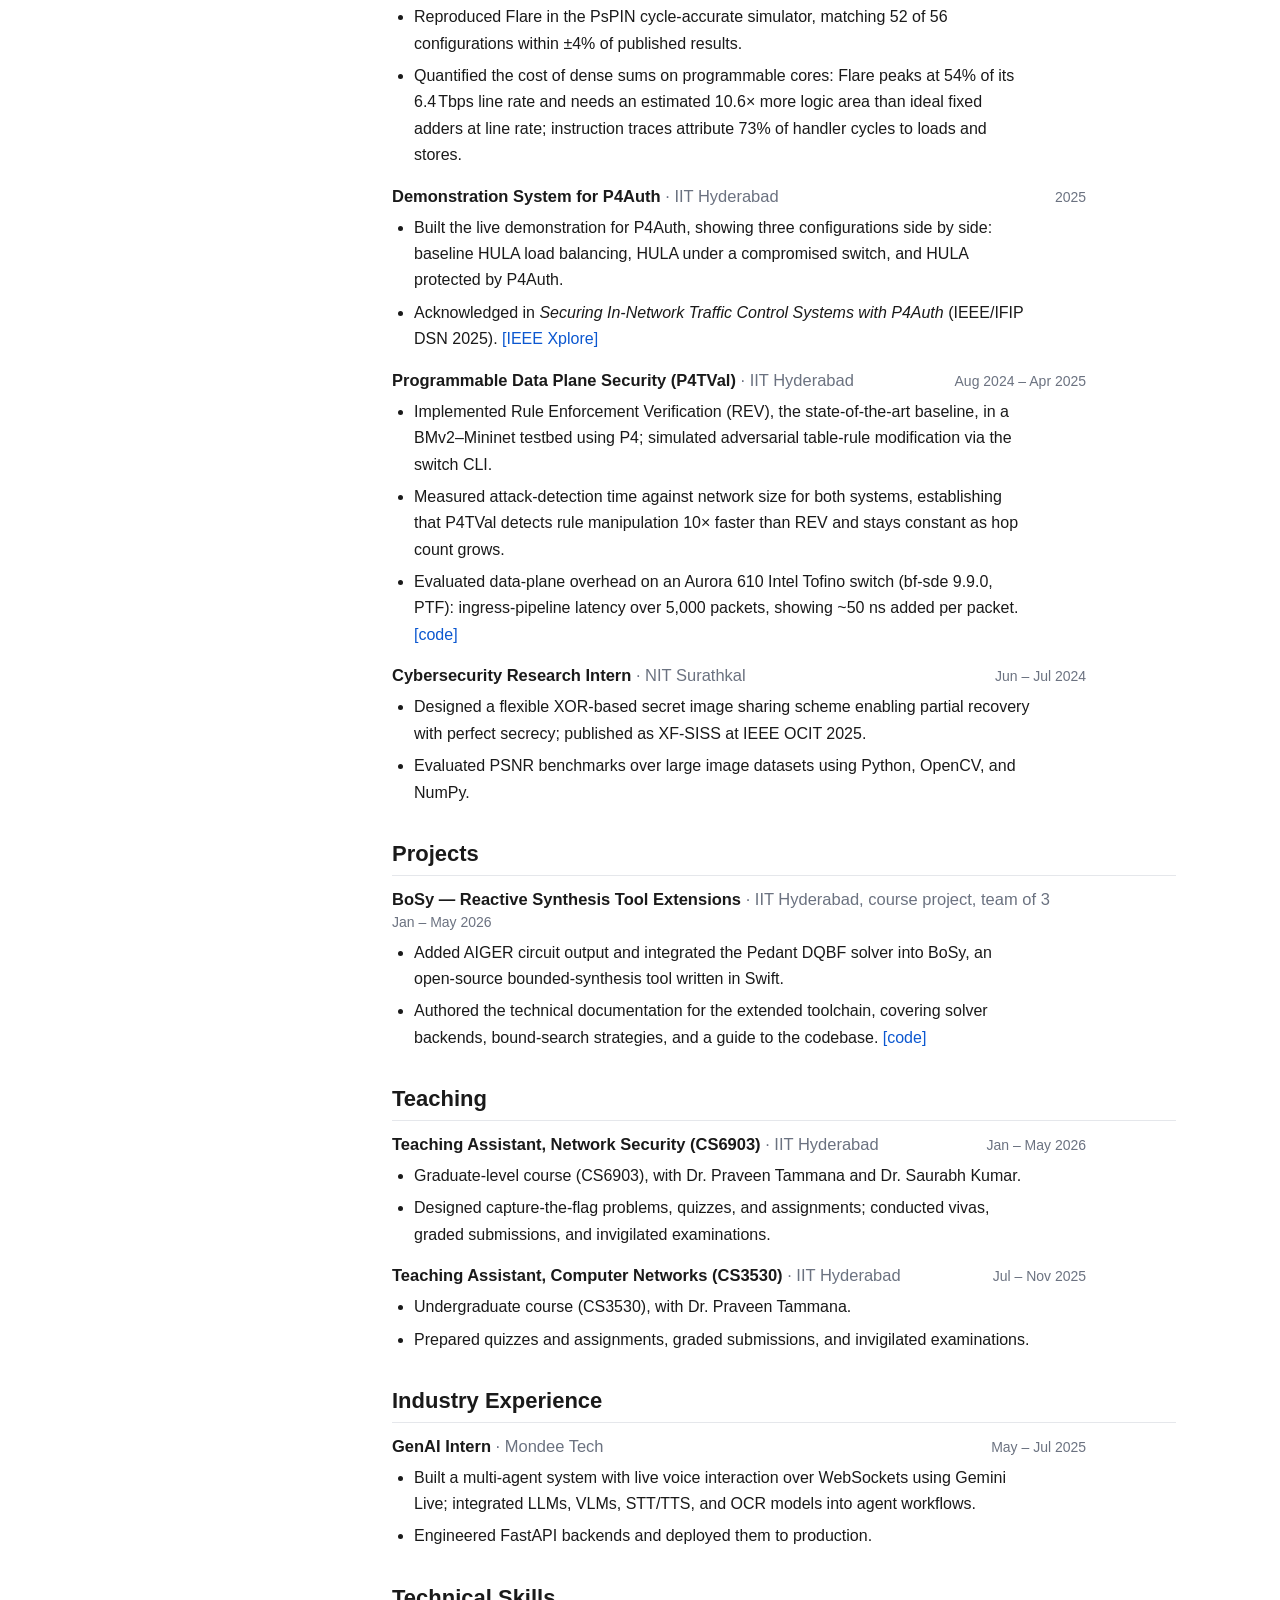
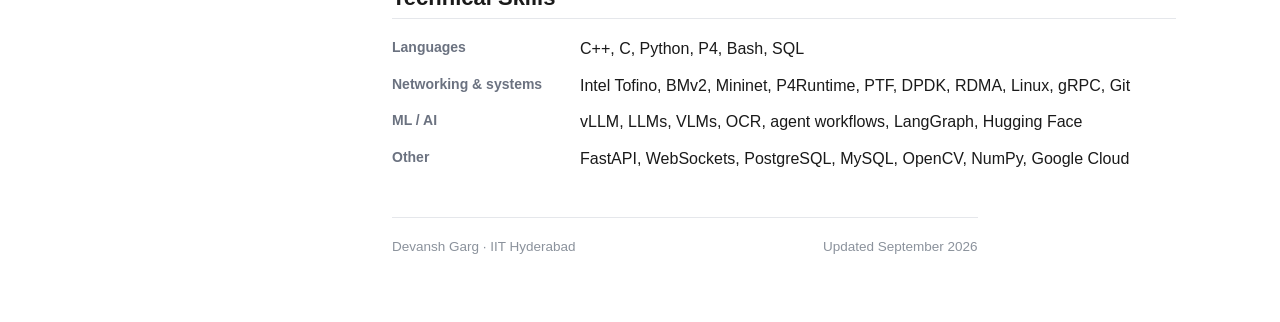
==== commit 55c89a5c: "Updated course project" ====
--- a/cv/index.html
+++ b/cv/index.html
@@ -120,7 +120,7 @@
         <span class="when">Oct 2026 – Present</span>
       </div>
       <ul>
-        <li>Designing a fixed-function path for dense FP32 sums to extend Flare (SC ’21), a programmable
+        <li>Designing a fixed-function path for dense FP16/FP32 sums to extend Flare (SC ’21), a programmable
         RISC-V switch for in-network allreduce, keeping its cores for sparse data and custom operators.</li>
         <li>Reproduced Flare in the PsPIN cycle-accurate simulator, matching 52 of 56 configurations
         within ±4% of published results.</li>
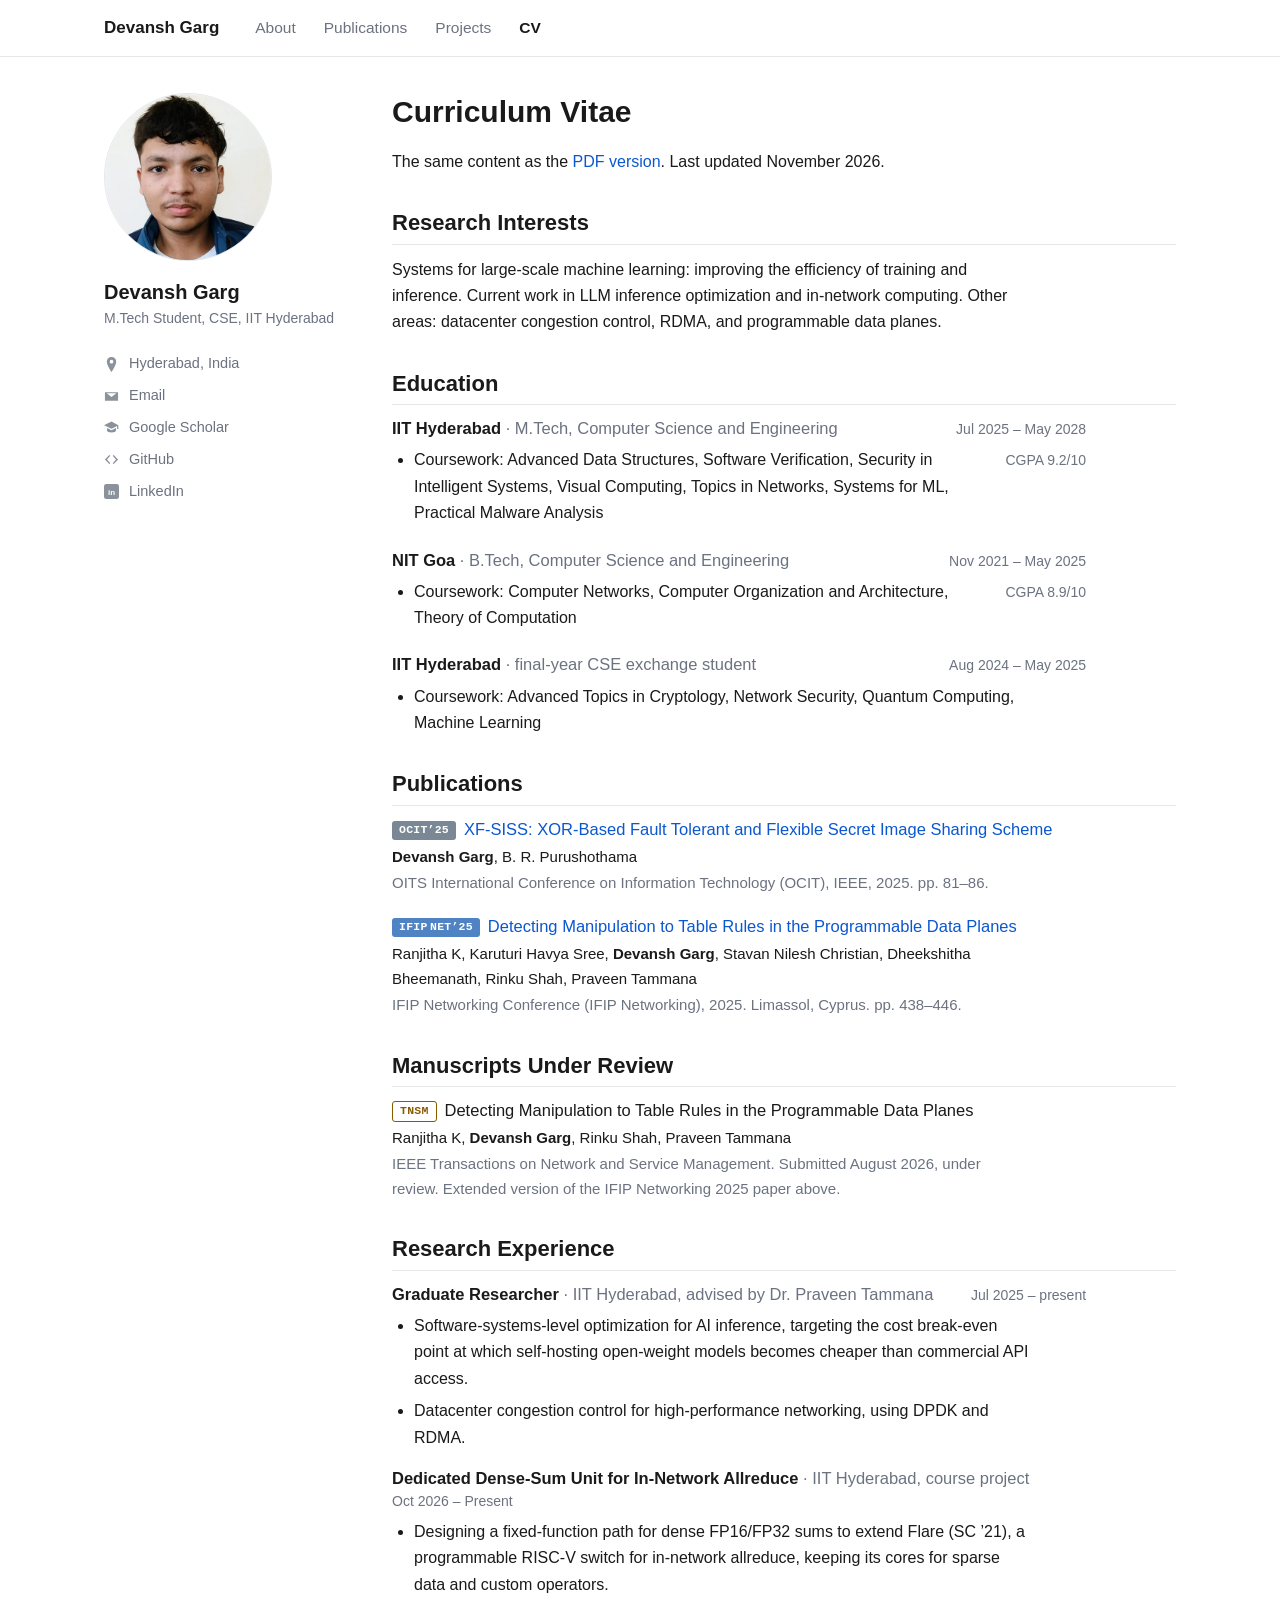
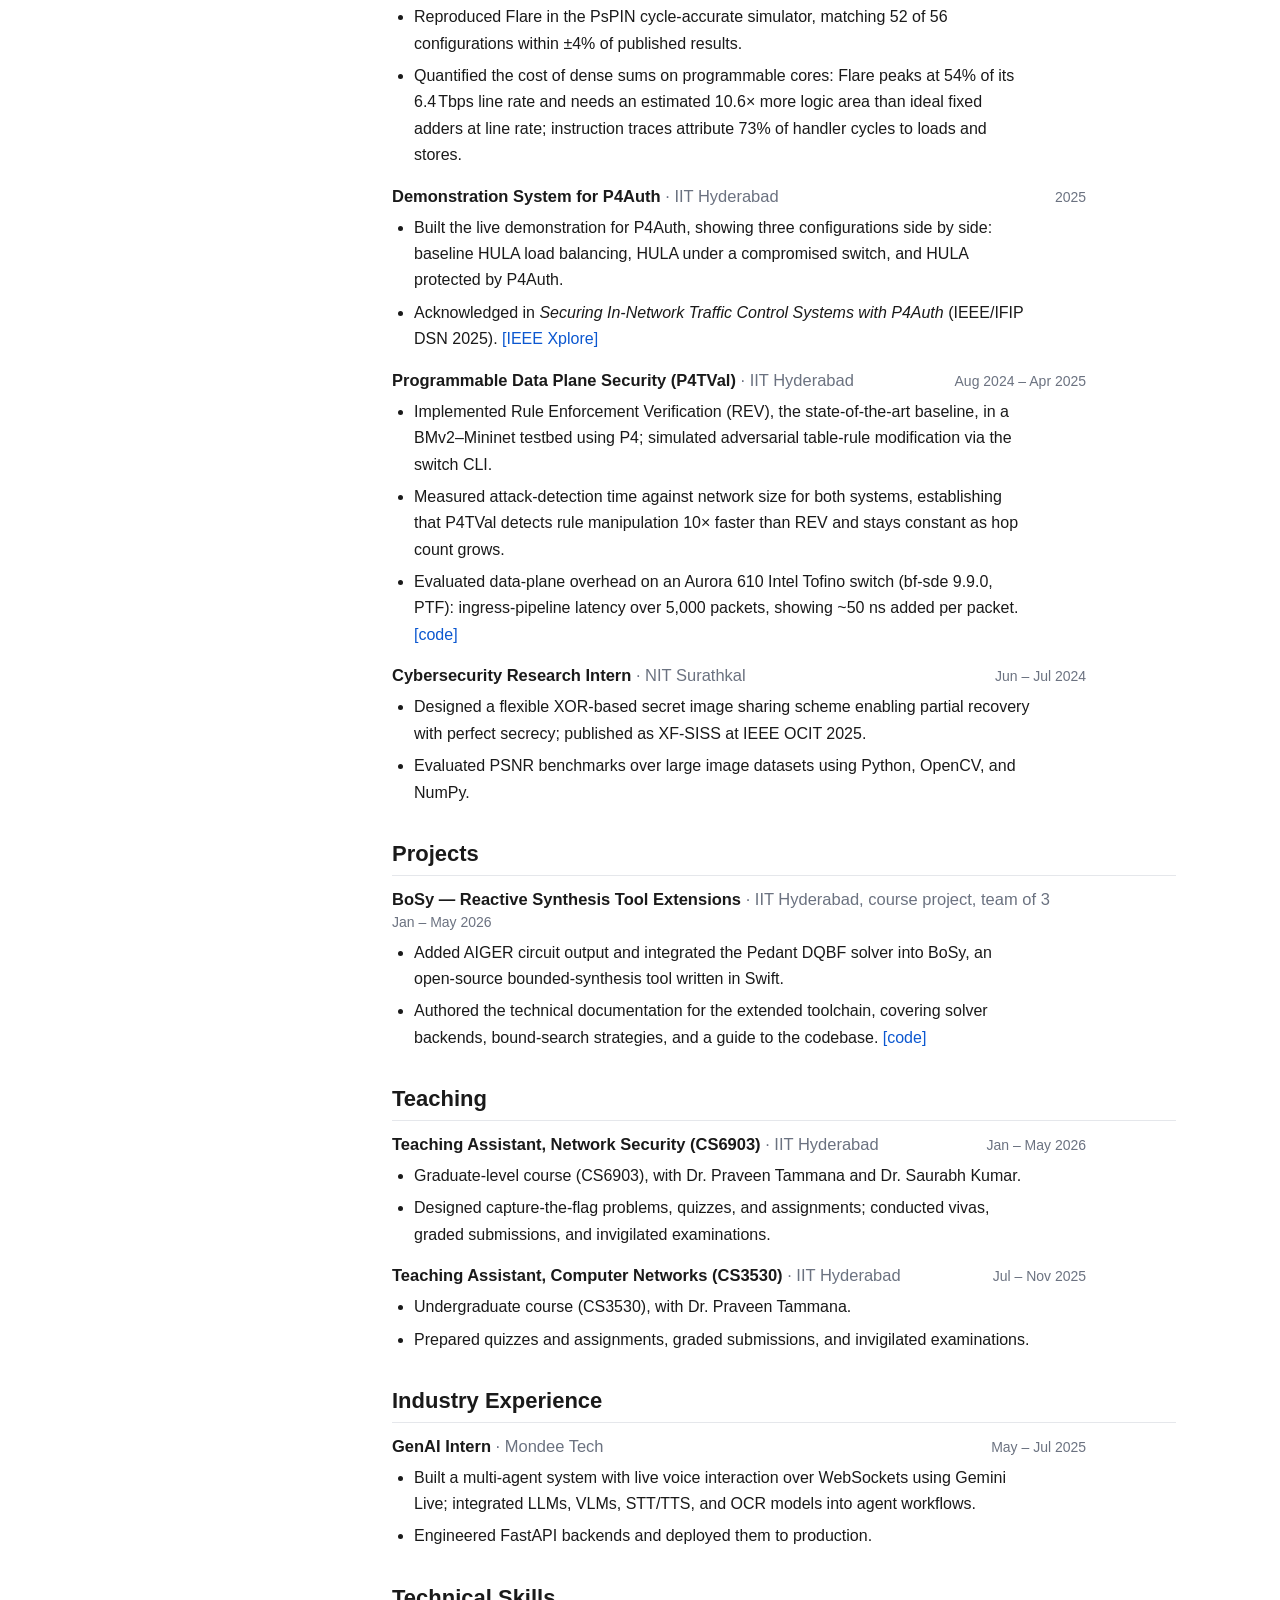
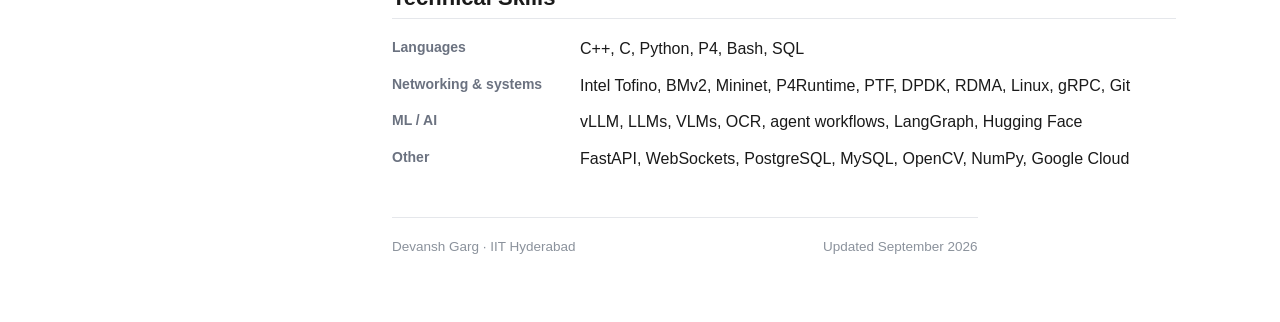
==== commit 7e8bdb07: "Updated cv" ====
--- a/cv/index.html
+++ b/cv/index.html
@@ -56,7 +56,7 @@
         <span class="when">Jul 2025 – May 2028</span>
       </div>
       <div class="entry-sub">
-        <ul><li>Coursework: Advanced Data Structures, Program Verification, Security in Intelligent
+        <ul><li>Coursework: Advanced Data Structures, Software Verification, Security in Intelligent
         Systems, Visual Computing, Topics in Networks, Systems for ML, Practical Malware
         Analysis</li></ul>
         <span class="when">CGPA 9.2/10</span>
